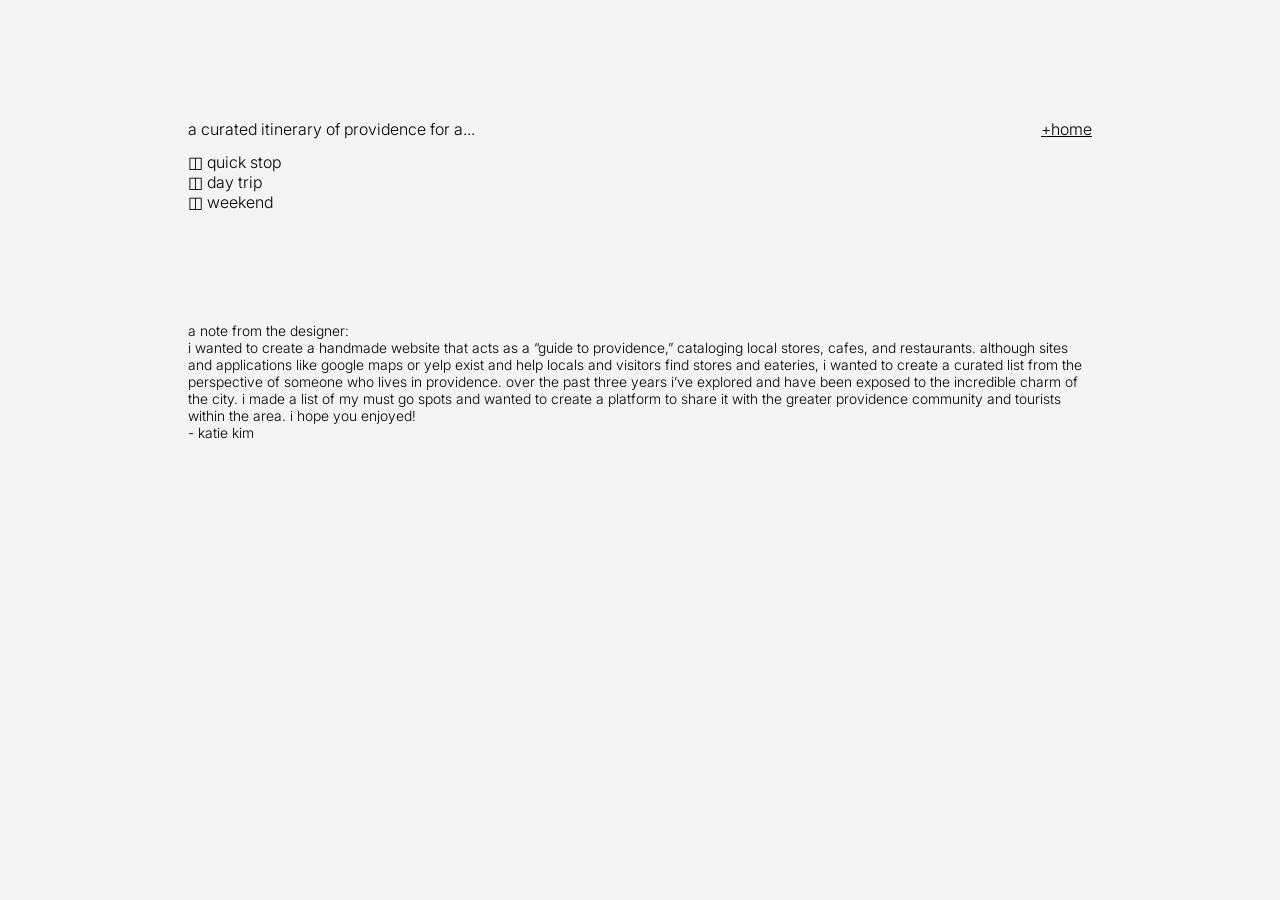
==== itinerary.html @ ba347a5e "update" ====
<!DOCTYPE html>
<html lang="en">
<head>
    <meta charset="UTF-8">
    <meta name="viewport" content="width=device-width, initial-scale=1.0">
    <title>itinerary | providence</title>
    <link rel="stylesheet" href="style.css">
</head>
<body>
    <div id="heading">
       
       <div>
        <h1>a curated itinerary of providence for a...</h1>
        <h2>◫ quick stop 
        <br>◫ day trip
        <br>◫ weekend</h2></div>

        <div><h1><a href="index.html">+home</a></h1></div>
    </div>

    <p>a note from the designer: 
<br>i wanted to create a handmade website that acts as a “guide to providence,” cataloging local stores, cafes, and restaurants. although sites and applications like google maps or yelp exist and help locals and visitors find stores and eateries, i wanted to create a curated list from the perspective of someone who lives in providence. over the past three years i’ve explored and have been exposed to the incredible charm of the city. i made a list of my must go spots and wanted to create a platform to share it with the greater providence community and tourists within the area. i hope you enjoyed! 
<br>- katie kim
</div>
</p>
</body>
</html>
---- style.css ----
@font-face {
    font-family:"inter";
    src: url("fonts/Inter_Light.ttf");
}
    
body{
    font-family:"inter";

    padding: 180px;
    padding-top: 100px;

    background-color: rgb(244, 244, 244);

}

h1,h2{
    font-size: 16px;
    font-weight: 300;
}

p {
    font-size: 14px;
    font-weight: 300;

}

span {
  font-size: 16px;
  font-weight: 300;

}

#heading {
            display: flex;
            flex-direction: row;
            height: 200px;
            justify-content: space-between;
}

#parent > div{
    display: grid;
    gap: 100px;
    grid-template-columns: 2fr 2fr 2fr .75fr;
    padding-bottom: 25px;
    padding-top: 25px;
    border-bottom: .8px solid grey;
    
}

.place > div {
    display: flex;
    flex-direction: column;
}

.place img {
    width: 100%;
}

a {
    color:black
}

a:hover {
  background-color: rgb(208, 237, 255);
}

img {
  border-radius: 10px;
}
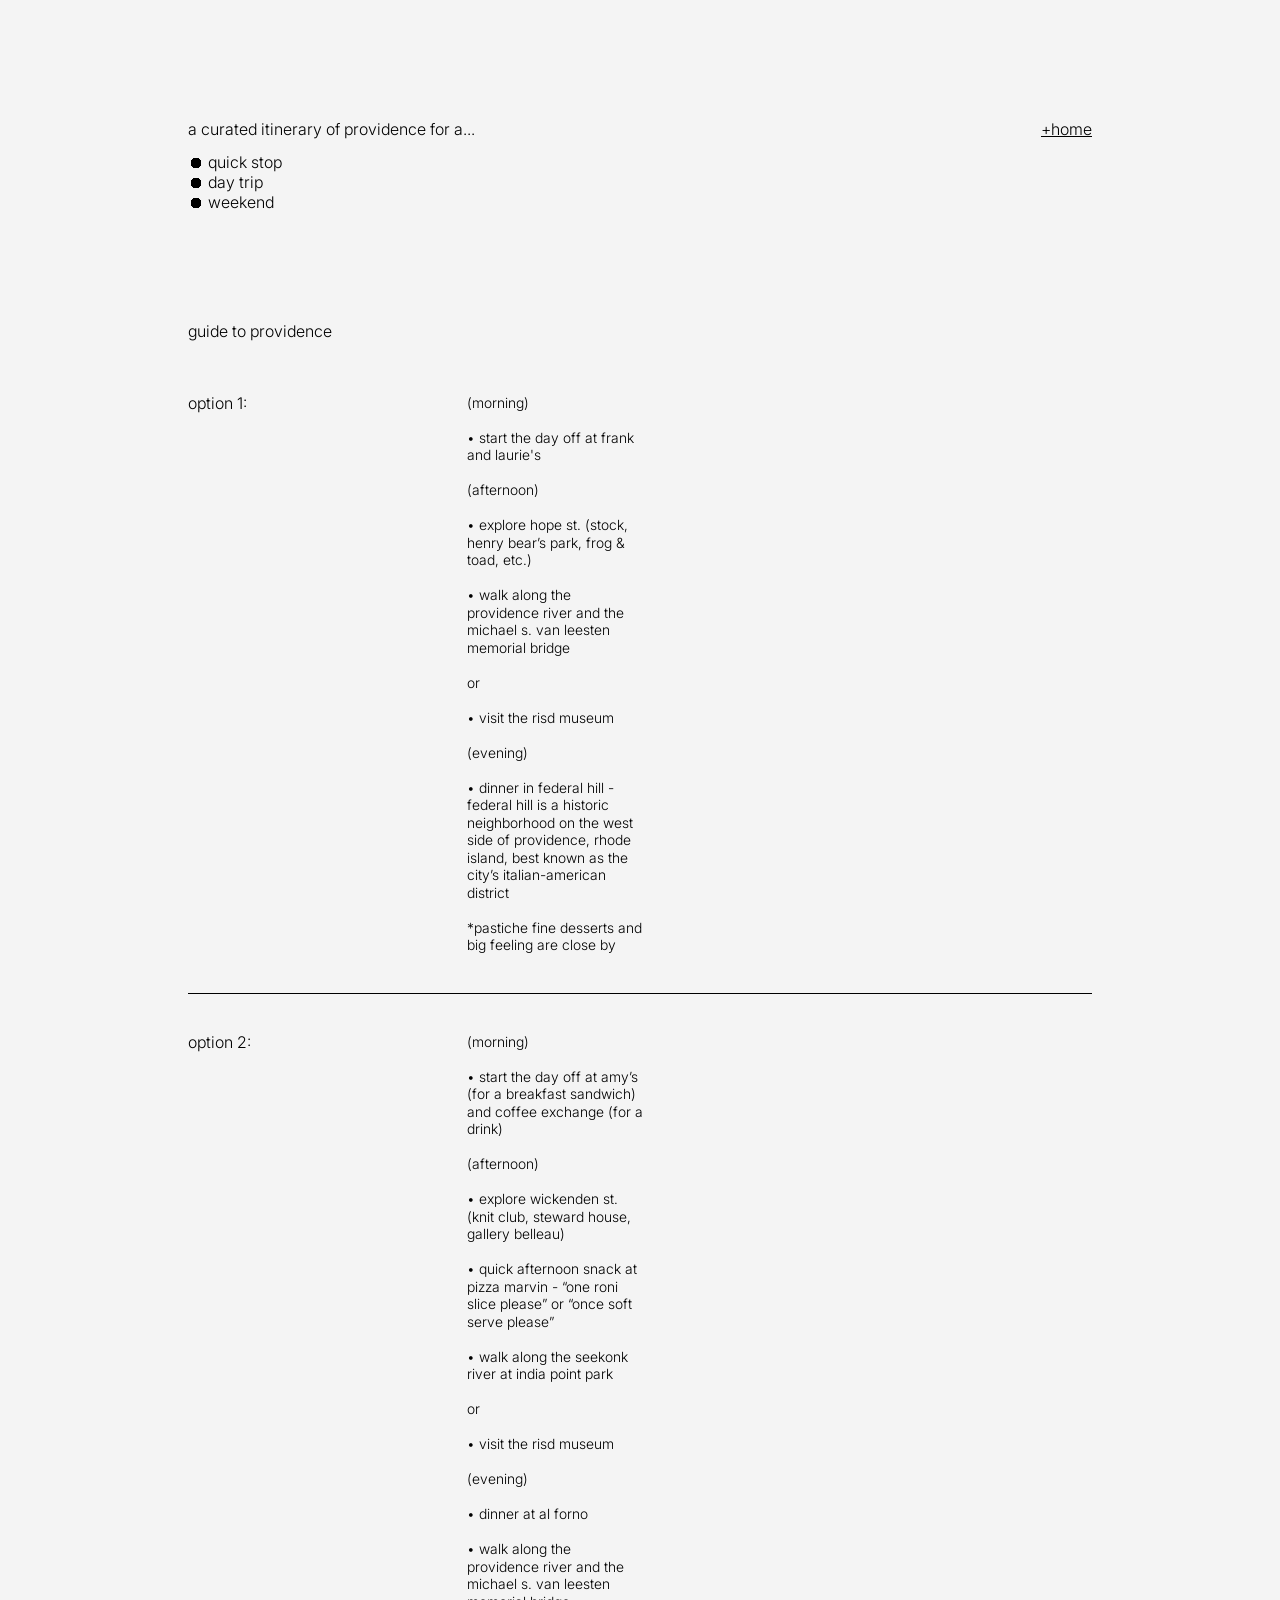
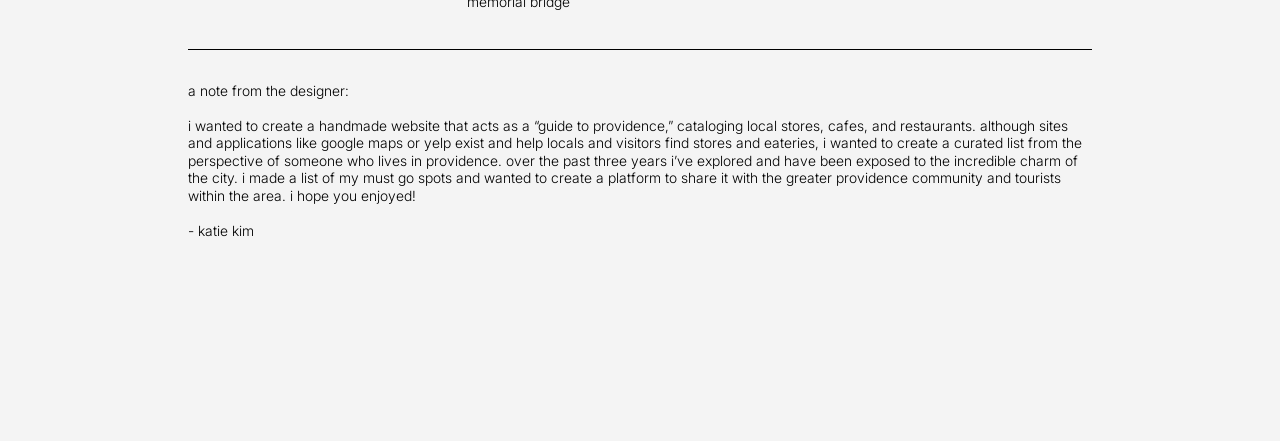
==== commit 57ec7ee1: "update" ====
--- a/itinerary.html
+++ b/itinerary.html
@@ -11,16 +11,71 @@
        
        <div>
         <h1>a curated itinerary of providence for a...</h1>
-        <h2>◫ quick stop 
-        <br>◫ day trip
-        <br>◫ weekend</h2></div>
+        <h2>⏺ quick stop 
+        <br>⏺ day trip
+        <br>⏺ weekend</h2></div>
 
         <div><h1><a href="index.html">+home</a></h1></div>
     </div>
+<div id="parent">
+<h2>guide to providence</h2>
+<div class="place">
+<h2>option 1:</h2>
+<p>(morning)
 
-    <p>a note from the designer: 
-<br>i wanted to create a handmade website that acts as a “guide to providence,” cataloging local stores, cafes, and restaurants. although sites and applications like google maps or yelp exist and help locals and visitors find stores and eateries, i wanted to create a curated list from the perspective of someone who lives in providence. over the past three years i’ve explored and have been exposed to the incredible charm of the city. i made a list of my must go spots and wanted to create a platform to share it with the greater providence community and tourists within the area. i hope you enjoyed! 
-<br>- katie kim
+• start the day off at frank and laurie's 
+
+(afternoon)
+
+• explore hope st. (stock, henry bear’s park, frog & toad, etc.)
+
+• walk along the providence river and the michael s. van leesten memorial bridge
+
+or
+
+• visit the risd museum 
+
+(evening)
+
+• dinner in federal hill - federal hill is a historic neighborhood on the west side of providence, rhode island, best known as the city’s italian-american district
+
+*pastiche fine desserts and big feeling are close by
+</p>
+</div>
+<div class="place">
+<h2>option 2:</h2>
+<p>(morning)
+
+• start the day off at amy’s (for a breakfast sandwich) and coffee exchange (for a drink)
+
+(afternoon)
+
+• explore wickenden st. (knit club, steward house, gallery belleau) 
+
+• quick afternoon snack at pizza marvin - “one roni slice please” or “once soft serve please”
+
+• walk along the seekonk river at india point park 
+
+or
+
+• visit the risd museum
+
+(evening)
+
+• dinner at al forno
+
+• walk along the providence river and the michael s. van leesten memorial bridge
+</div>
+</div>
+
+<div>
+    <p>
+a note from the designer: 
+
+i wanted to create a handmade website that acts as a “guide to providence,” cataloging local stores, cafes, and restaurants. although sites and applications like google maps or yelp exist and help locals and visitors find stores and eateries, i wanted to create a curated list from the perspective of someone who lives in providence. over the past three years i’ve explored and have been exposed to the incredible charm of the city. i made a list of my must go spots and wanted to create a platform to share it with the greater providence community and tourists within the area. i hope you enjoyed! 
+
+- katie kim </p>
+
 </div>
 </p>
 </body>
--- a/style.css
+++ b/style.css
@@ -21,6 +21,7 @@
 p {
     font-size: 14px;
     font-weight: 300;
+    line-height: 1.25;
 
 }
 
@@ -43,7 +44,7 @@
     grid-template-columns: 2fr 2fr 2fr .75fr;
     padding-bottom: 25px;
     padding-top: 25px;
-    border-bottom: .8px solid grey;
+    border-bottom: .8px solid rgb(0, 0, 0);
     
 }
 
@@ -51,6 +52,22 @@
     display: flex;
     flex-direction: column;
 }
+
+#guide > div{
+    display: grid;
+    gap: 100px;
+    padding-bottom: 25px;
+    padding-top: 25px;
+    border-bottom: .8px solid rgb(0, 0, 0);
+    
+}
+
+.thing > div {
+    display: flex;
+    flex-direction: column;
+}
+
+
 
 .place img {
     width: 100%;
@@ -61,9 +78,14 @@
 }
 
 a:hover {
-  background-color: rgb(208, 237, 255);
+  background-color: rgb(219, 241, 255);
 }
 
 img {
   border-radius: 10px;
-}+}
+
+p{
+    white-space: pre;
+    white-space: pre-wrap;
+}
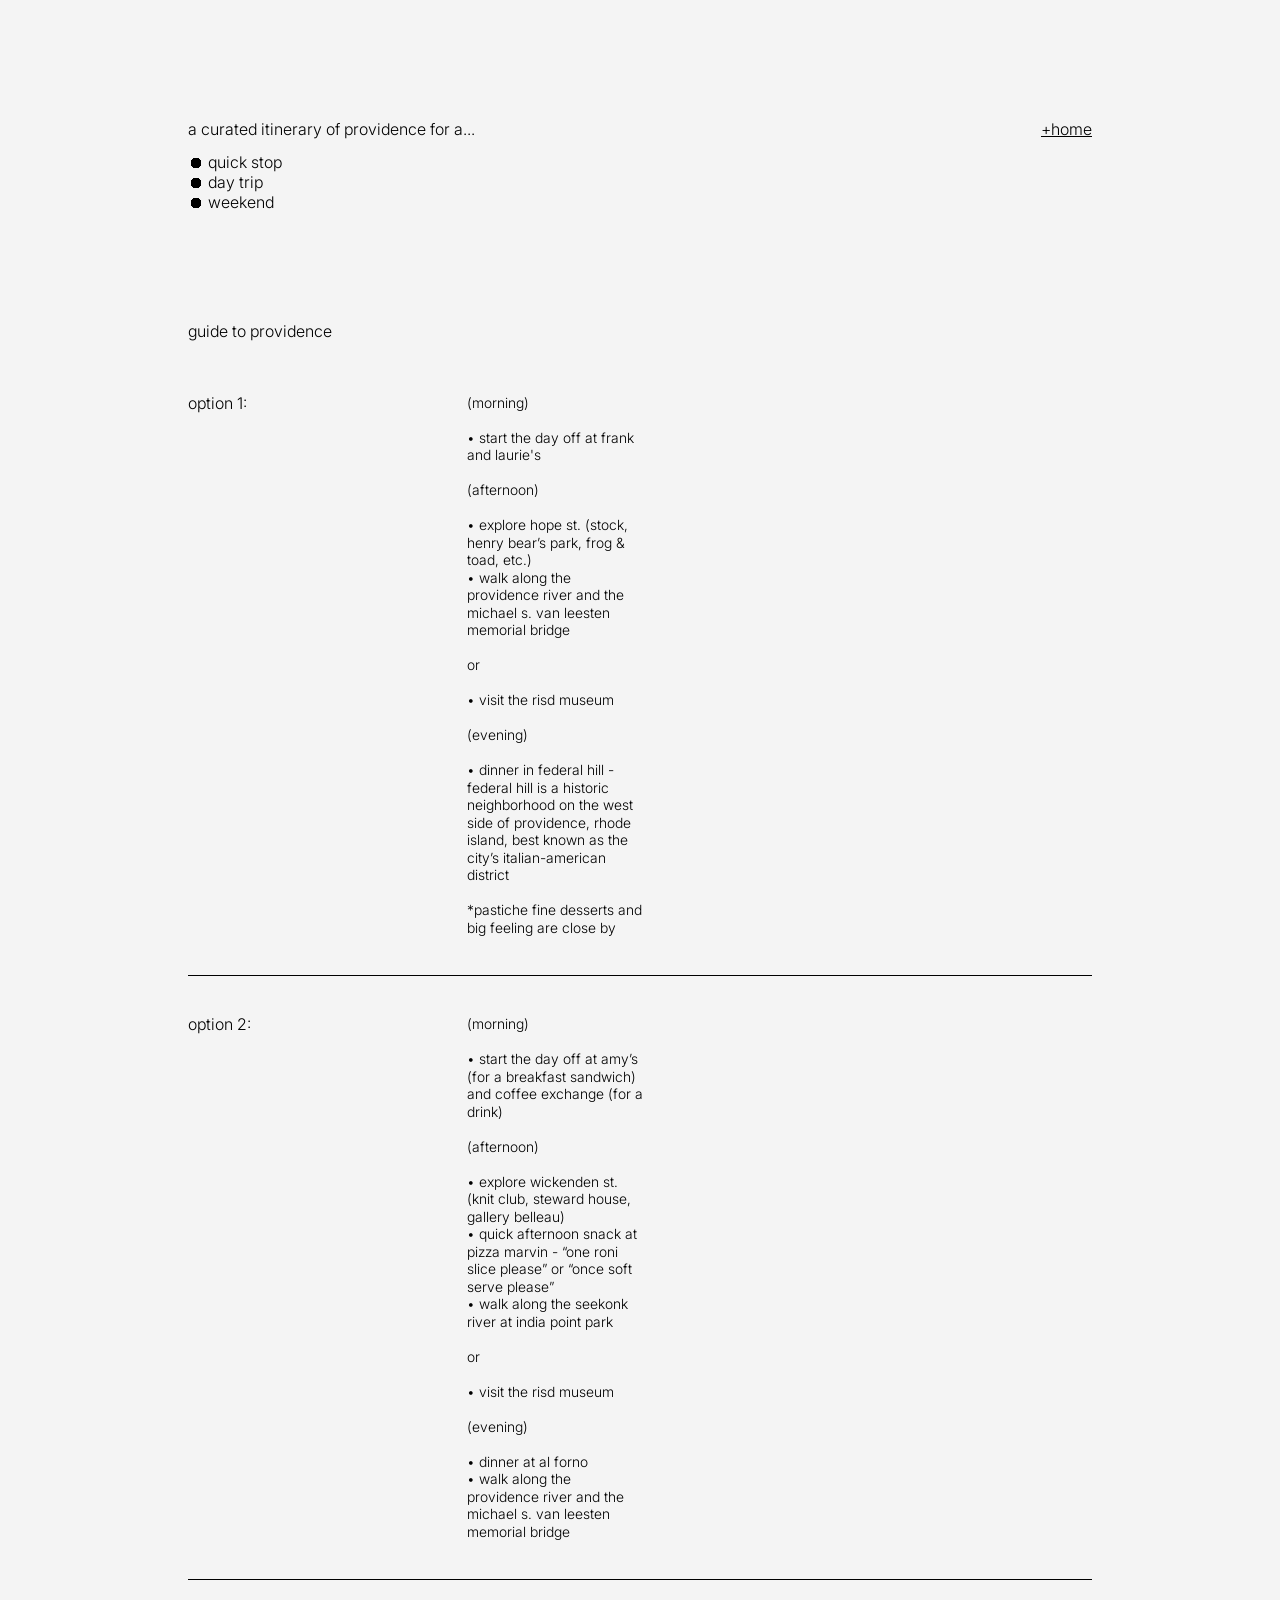
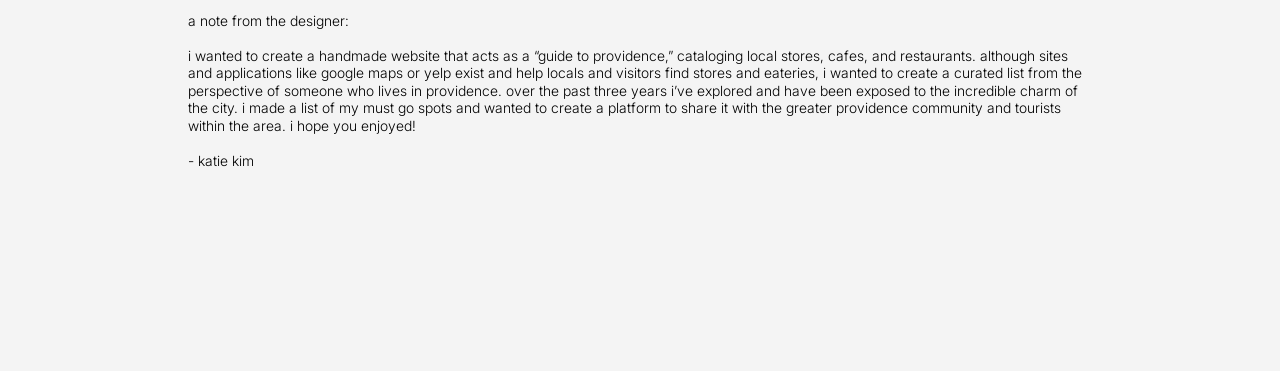
==== commit 32942d6e: "update" ====
--- a/itinerary.html
+++ b/itinerary.html
@@ -28,7 +28,6 @@
 (afternoon)
 
 • explore hope st. (stock, henry bear’s park, frog & toad, etc.)
-
 • walk along the providence river and the michael s. van leesten memorial bridge
 
 or
@@ -51,9 +50,7 @@
 (afternoon)
 
 • explore wickenden st. (knit club, steward house, gallery belleau) 
-
 • quick afternoon snack at pizza marvin - “one roni slice please” or “once soft serve please”
-
 • walk along the seekonk river at india point park 
 
 or
@@ -63,7 +60,6 @@
 (evening)
 
 • dinner at al forno
-
 • walk along the providence river and the michael s. van leesten memorial bridge
 </div>
 </div>
--- a/style.css
+++ b/style.css
@@ -53,21 +53,6 @@
     flex-direction: column;
 }
 
-#guide > div{
-    display: grid;
-    gap: 100px;
-    padding-bottom: 25px;
-    padding-top: 25px;
-    border-bottom: .8px solid rgb(0, 0, 0);
-    
-}
-
-.thing > div {
-    display: flex;
-    flex-direction: column;
-}
-
-
 
 .place img {
     width: 100%;
@@ -78,7 +63,7 @@
 }
 
 a:hover {
-  background-color: rgb(219, 241, 255);
+  background-color: rgb(255, 255, 255);
 }
 
 img {
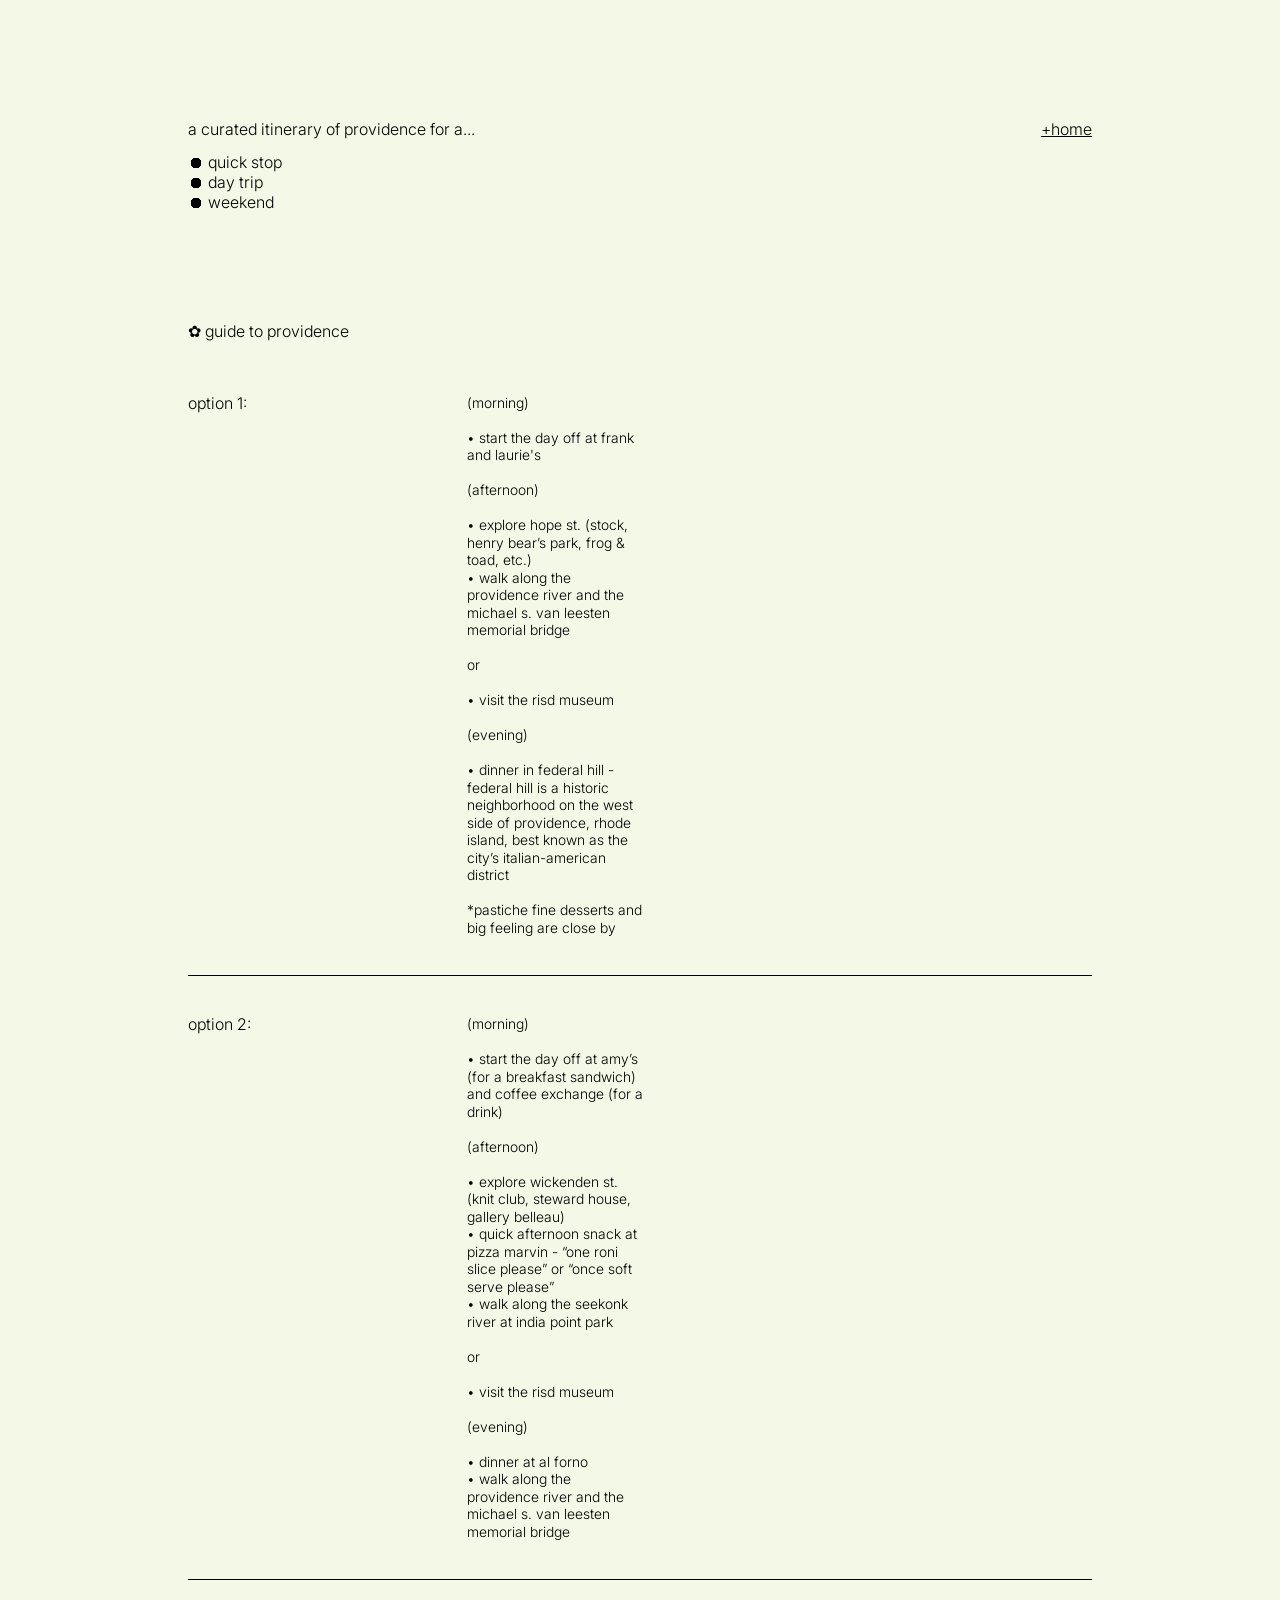
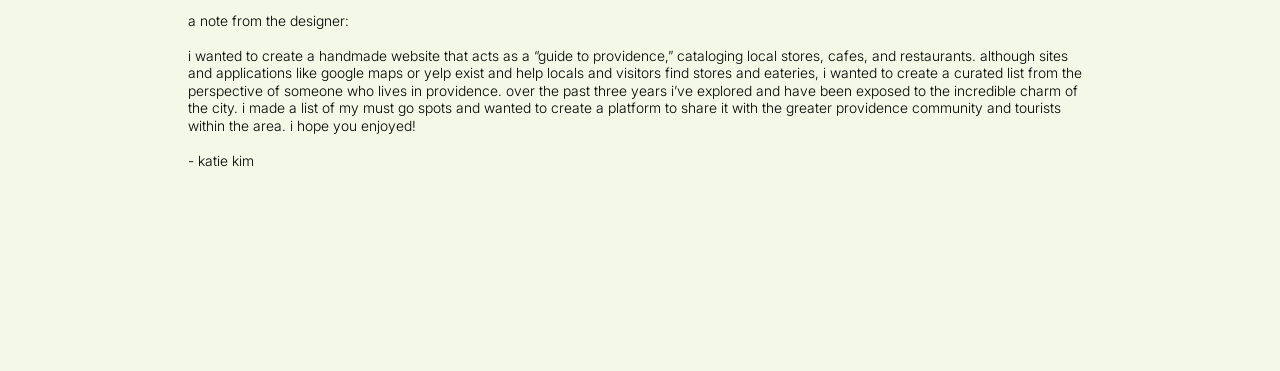
==== commit 7acc4d34: "update" ====
--- a/itinerary.html
+++ b/itinerary.html
@@ -18,7 +18,7 @@
         <div><h1><a href="index.html">+home</a></h1></div>
     </div>
 <div id="parent">
-<h2>guide to providence</h2>
+<h2>✿ guide to providence</h2>
 <div class="place">
 <h2>option 1:</h2>
 <p>(morning)
--- a/style.css
+++ b/style.css
@@ -9,7 +9,7 @@
     padding: 180px;
     padding-top: 100px;
 
-    background-color: rgb(244, 244, 244);
+    background-color: rgb(244, 248, 230);
 
 }
 
@@ -45,7 +45,7 @@
     padding-bottom: 25px;
     padding-top: 25px;
     border-bottom: .8px solid rgb(0, 0, 0);
-    
+    s
 }
 
 .place > div {
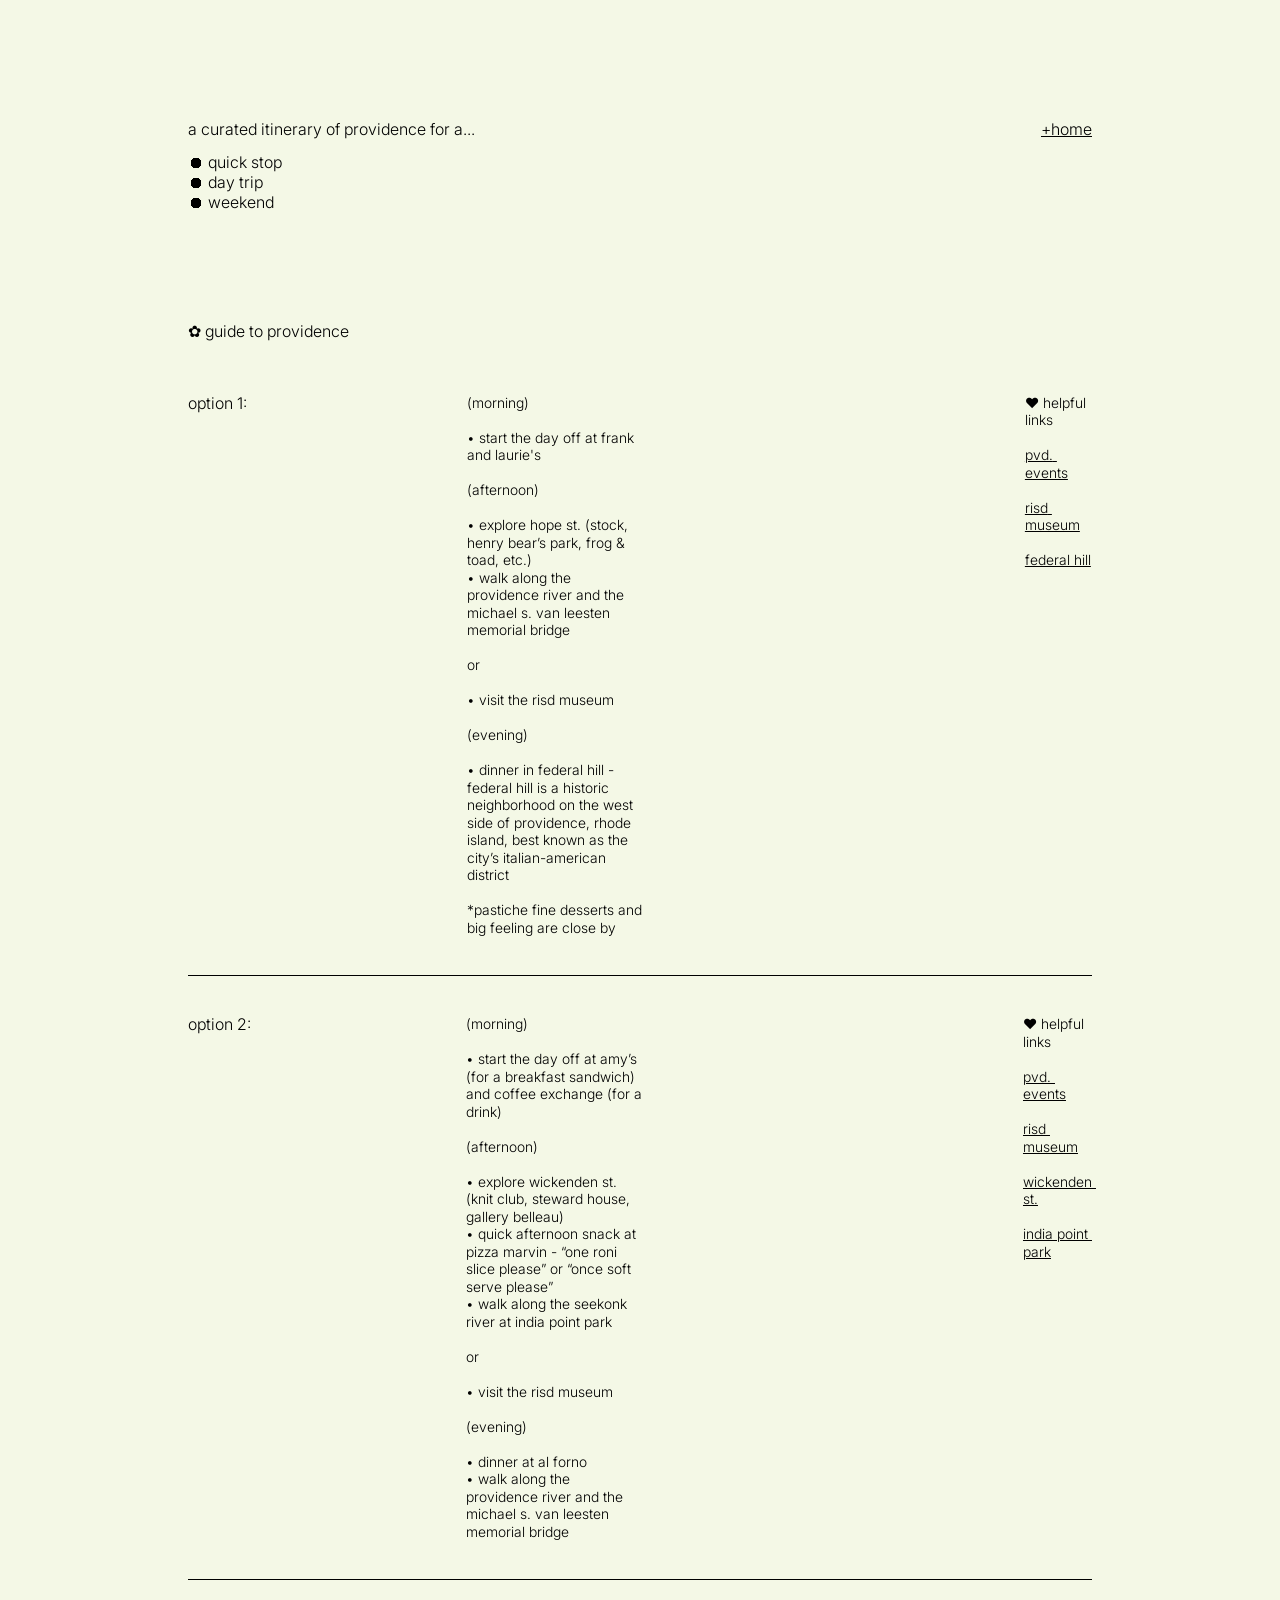
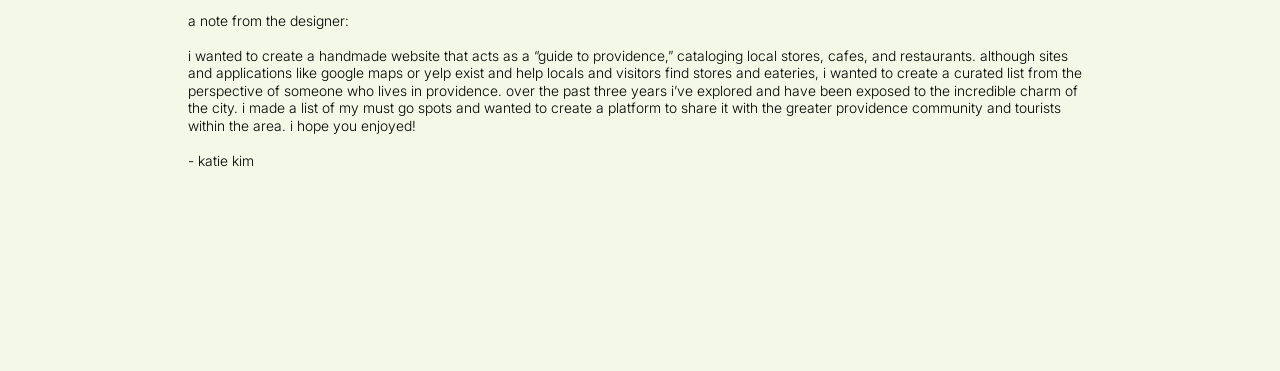
==== commit 2a617bf9: "update" ====
--- a/itinerary.html
+++ b/itinerary.html
@@ -40,7 +40,17 @@
 
 *pastiche fine desserts and big feeling are close by
 </p>
+<p> </p>
+<p>♥︎ helpful links
+
+<a target="_blank" s href="https://www.goprovidence.com/events/">pvd. events</a>
+
+<a target="_blank" s href="https://risdmuseum.org/">risd museum</a>
+
+<a target="_blank" s href="https://www.goprovidence.com/neighborhoods/federal-hill-providence/">federal hill</a>
+</p>
 </div>
+
 <div class="place">
 <h2>option 2:</h2>
 <p>(morning)
@@ -61,6 +71,17 @@
 
 • dinner at al forno
 • walk along the providence river and the michael s. van leesten memorial bridge
+<p> </p>
+<p>♥︎ helpful links
+
+<a target="_blank" s href="https://www.goprovidence.com/events/">pvd. events</a>
+
+<a target="_blank" s href="https://risdmuseum.org/">risd museum</a>
+
+<a target="_blank" s href="https://www.visitrhodeisland.com/things-to-do/trip-ideas-getaways/village-experiences-shops/wickenden-street-providence/">wickenden st.</a>
+
+<a target="_blank" s href="https://exploreri.org/gSiteReport2.php?siteID=102&src=siteList">india point park</a>
+</p>
 </div>
 </div>
 
--- a/style.css
+++ b/style.css
@@ -45,7 +45,6 @@
     padding-bottom: 25px;
     padding-top: 25px;
     border-bottom: .8px solid rgb(0, 0, 0);
-    s
 }
 
 .place > div {
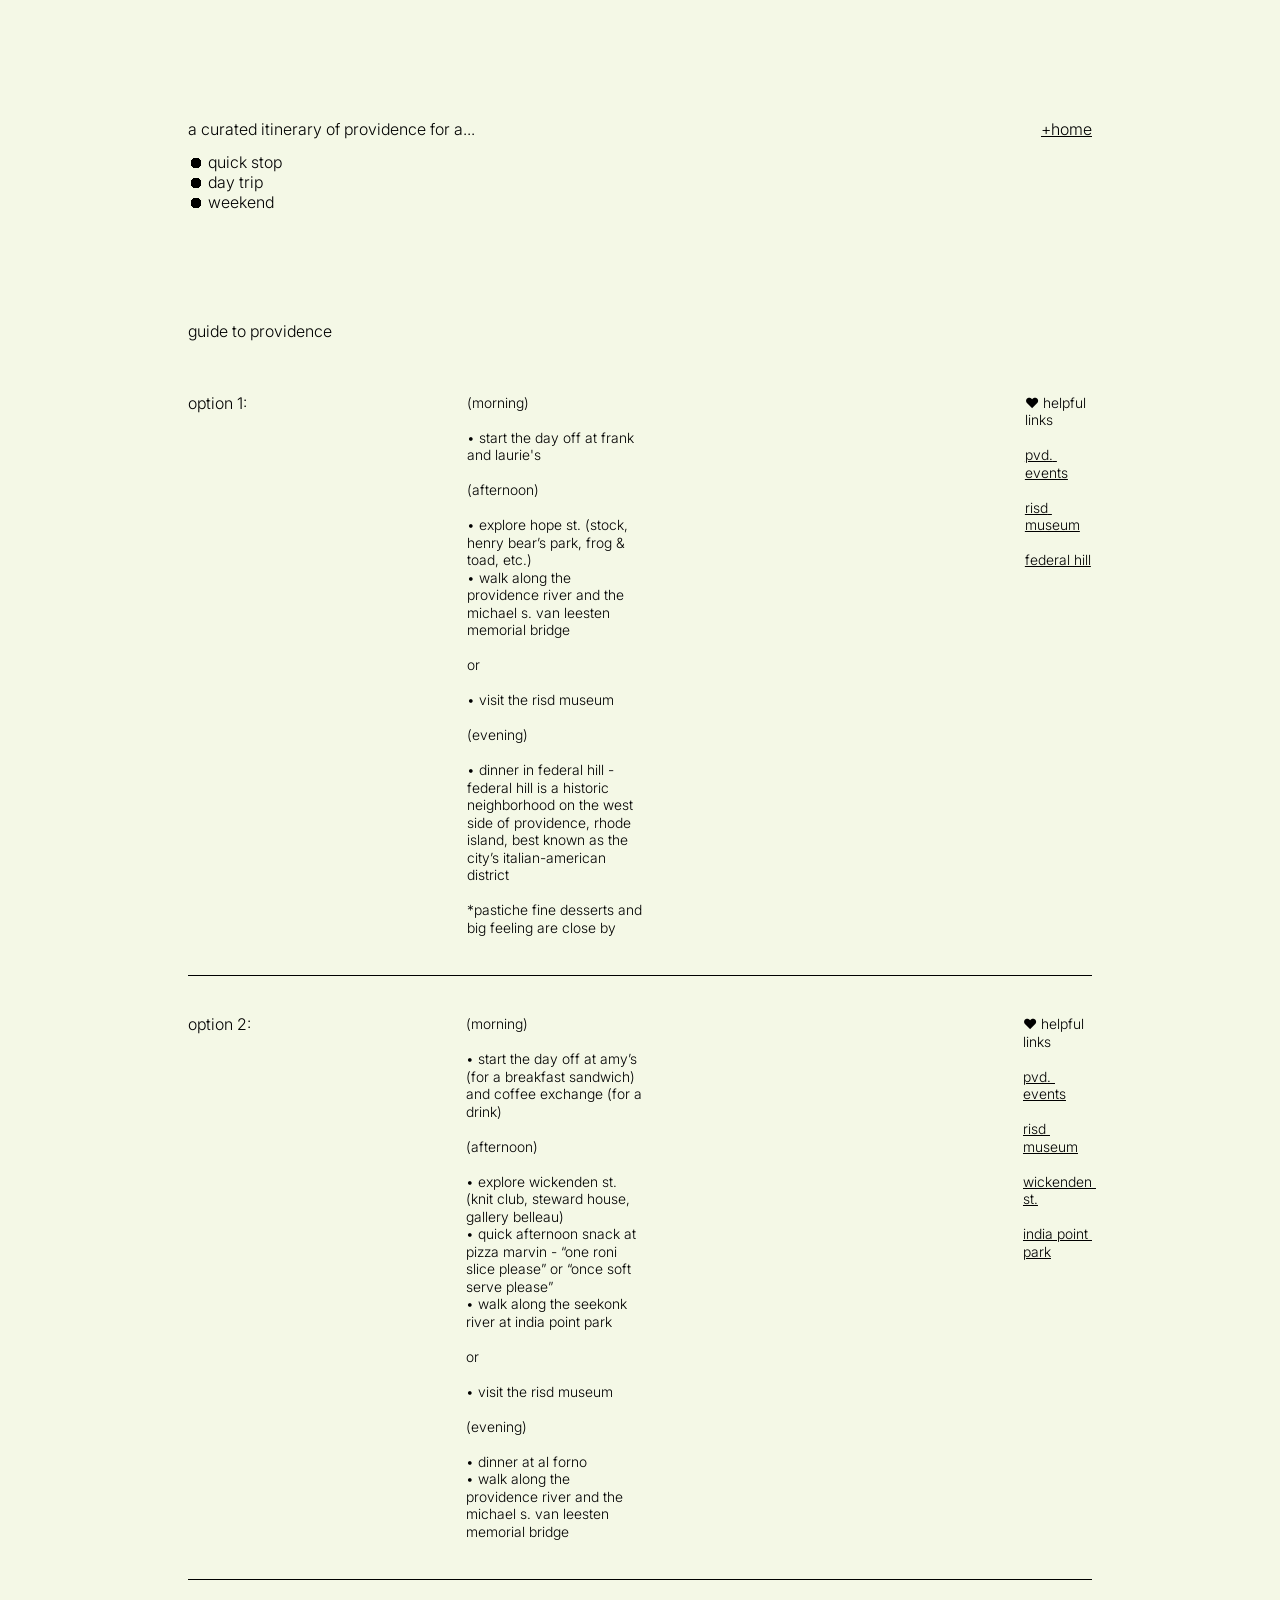
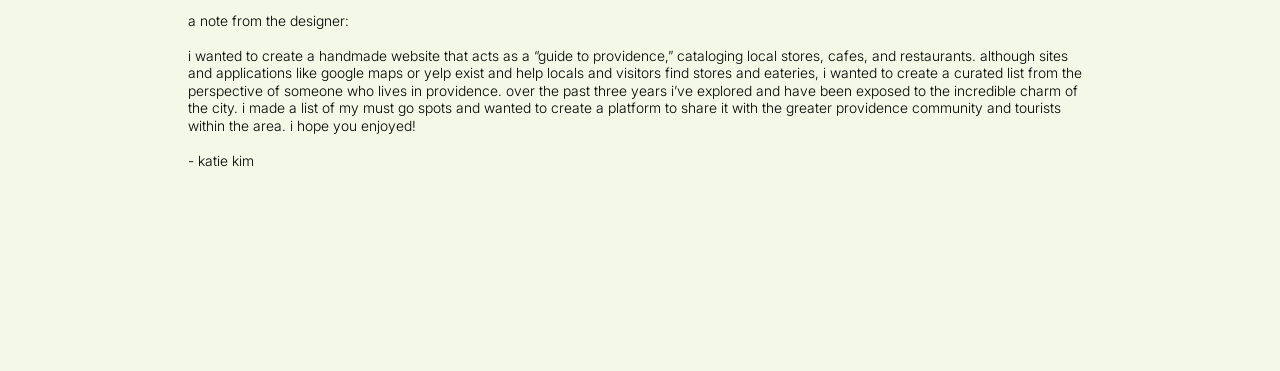
==== commit 9126df9d: "update" ====
--- a/itinerary.html
+++ b/itinerary.html
@@ -18,7 +18,7 @@
         <div><h1><a href="index.html">+home</a></h1></div>
     </div>
 <div id="parent">
-<h2>✿ guide to providence</h2>
+<h2>guide to providence</h2>
 <div class="place">
 <h2>option 1:</h2>
 <p>(morning)
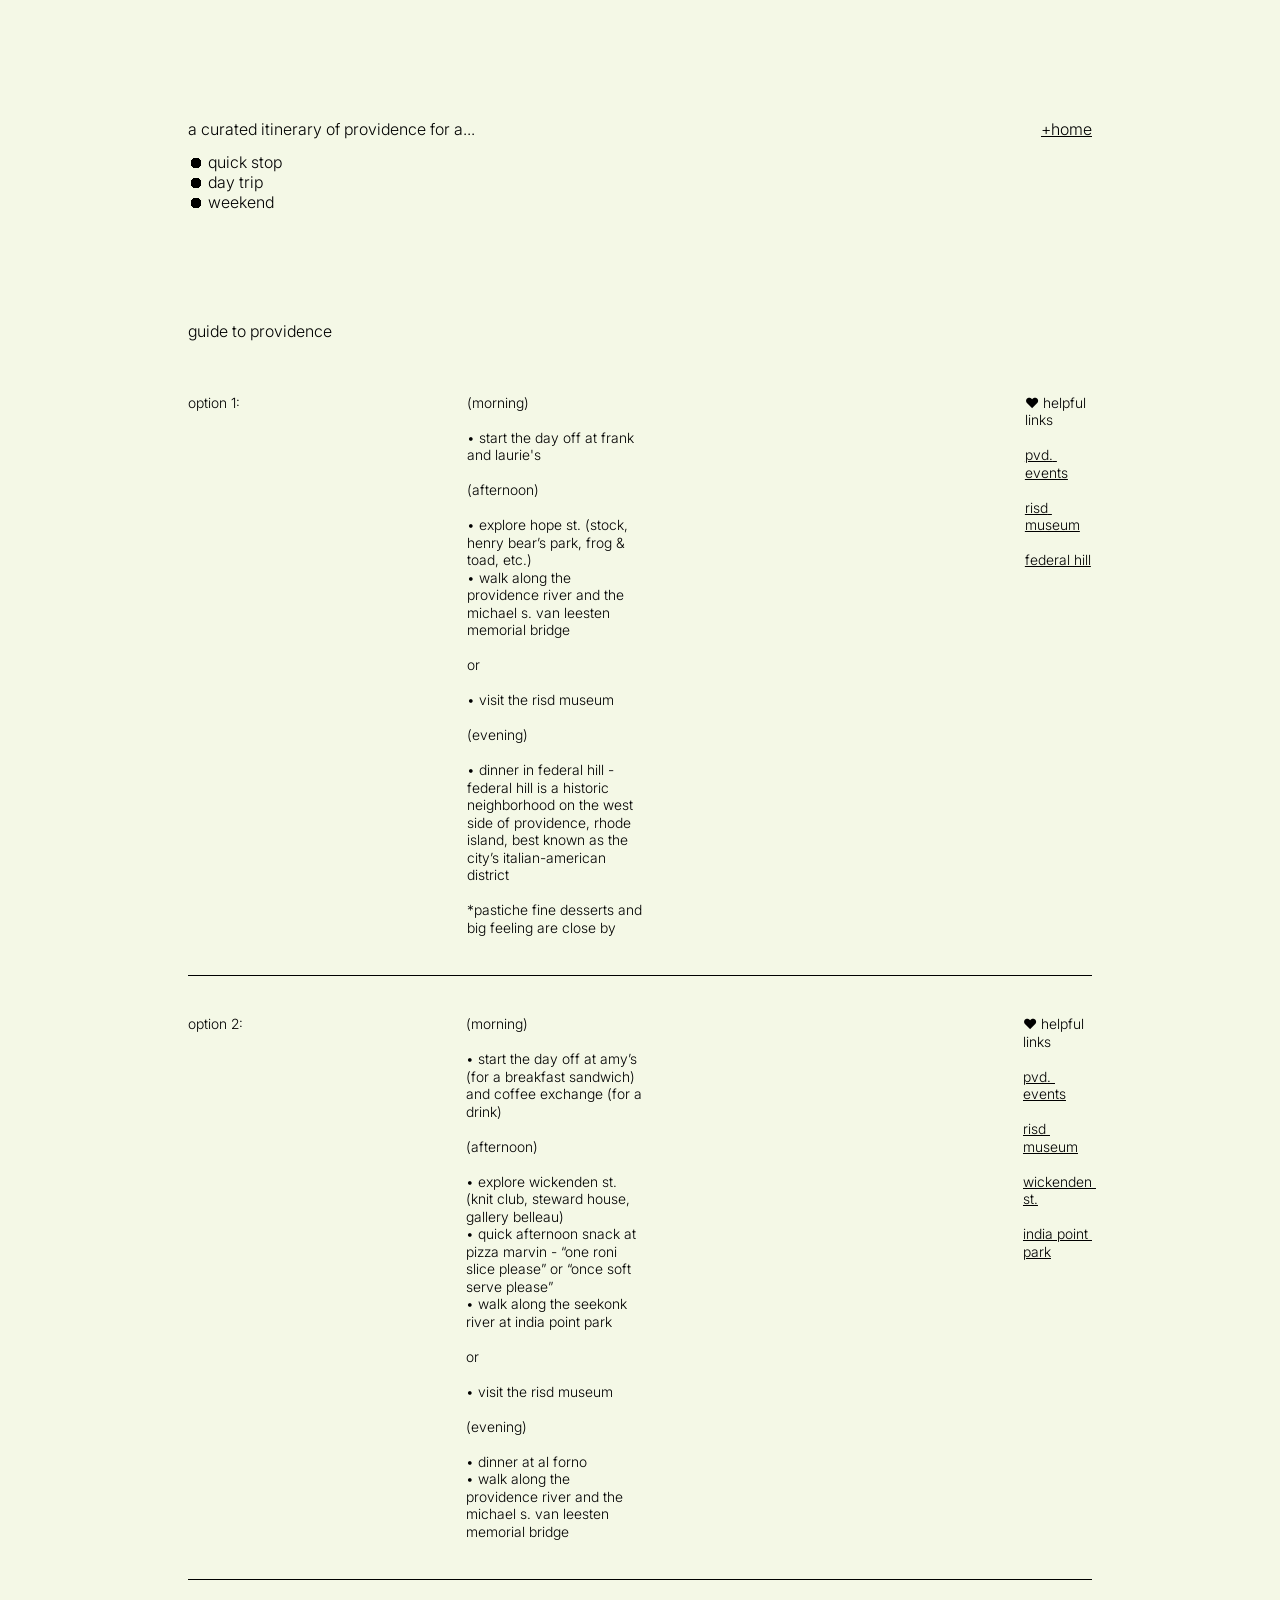
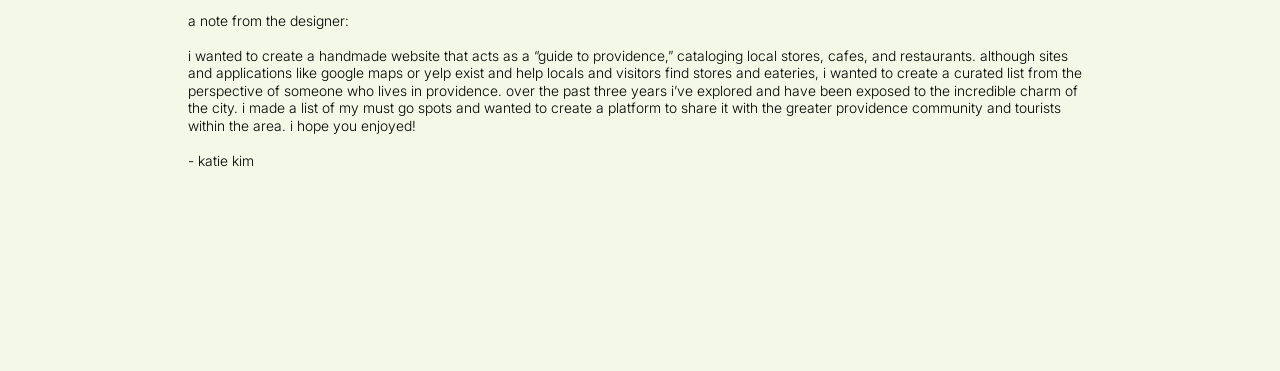
==== commit 50a0ada1: "update" ====
--- a/itinerary.html
+++ b/itinerary.html
@@ -20,7 +20,7 @@
 <div id="parent">
 <h2>guide to providence</h2>
 <div class="place">
-<h2>option 1:</h2>
+<p>option 1:</p>
 <p>(morning)
 
 • start the day off at frank and laurie's 
@@ -52,7 +52,7 @@
 </div>
 
 <div class="place">
-<h2>option 2:</h2>
+<p>option 2:</p>
 <p>(morning)
 
 • start the day off at amy’s (for a breakfast sandwich) and coffee exchange (for a drink)
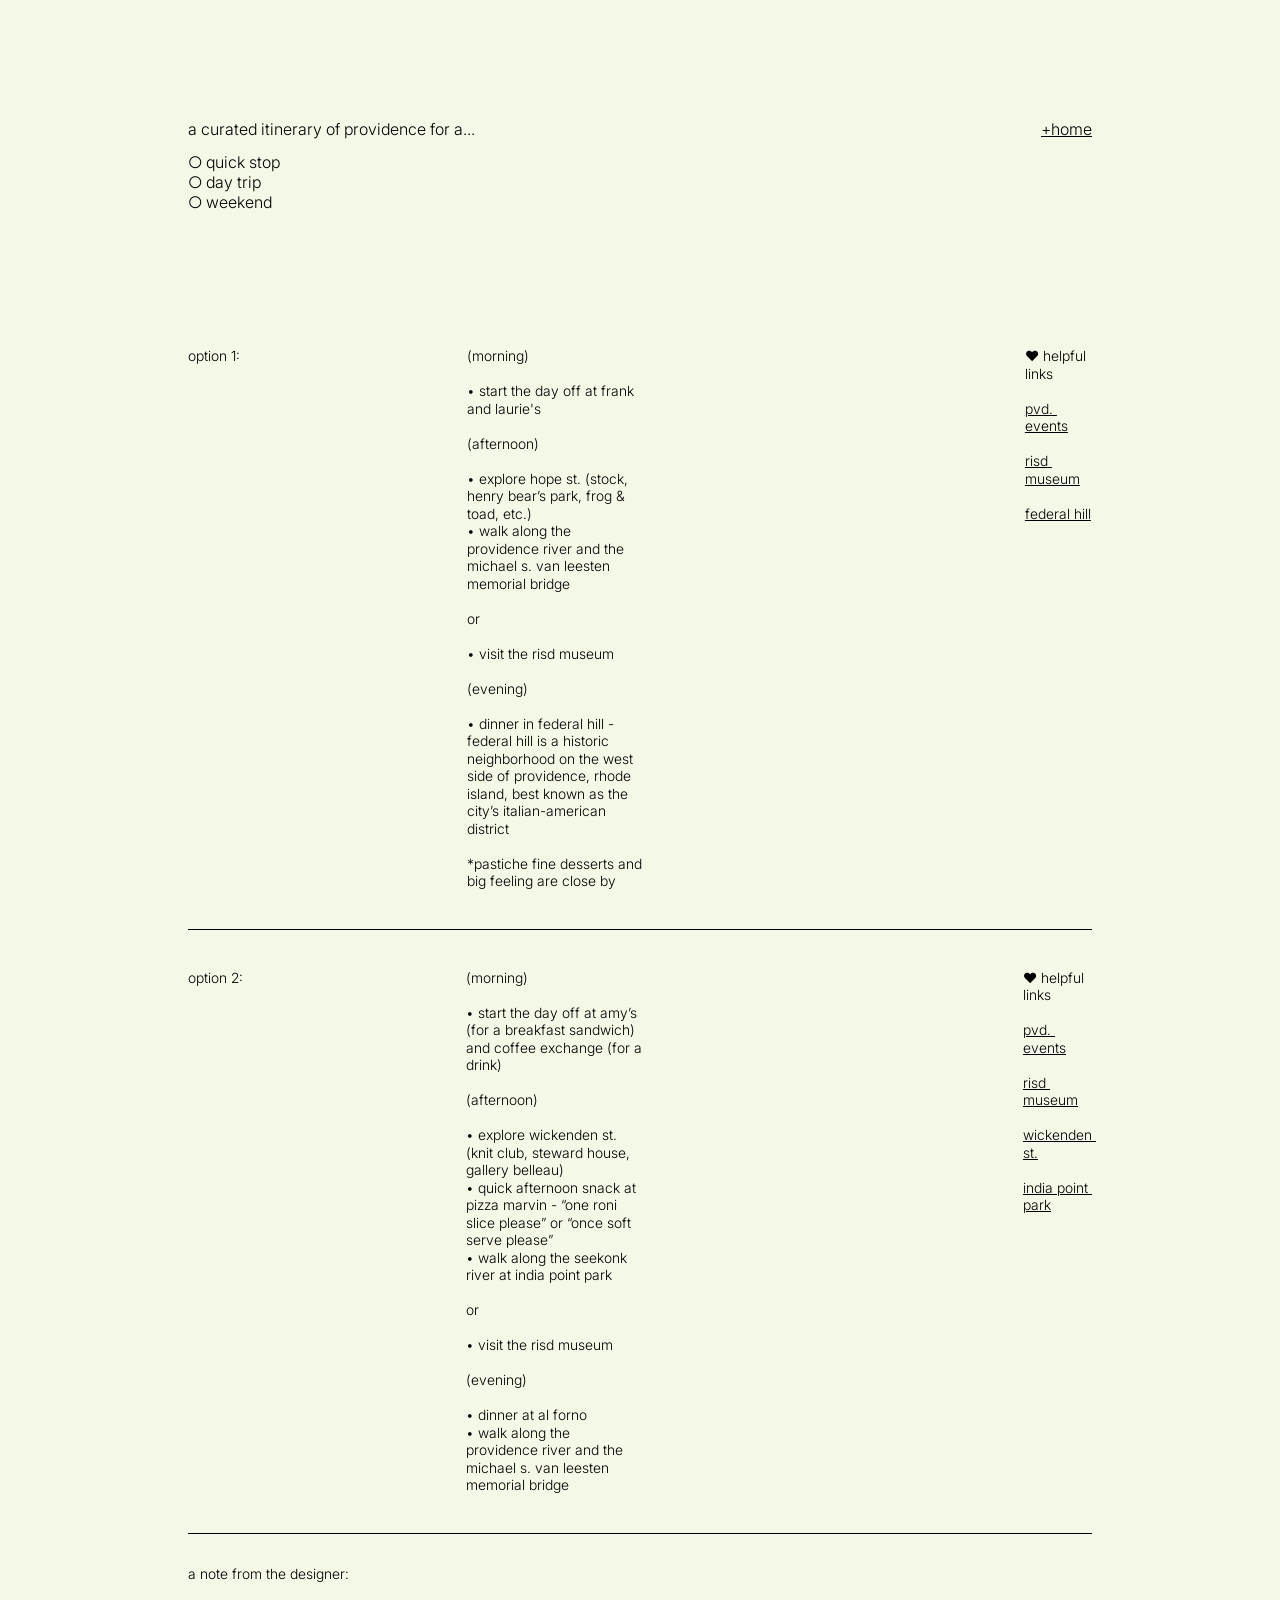
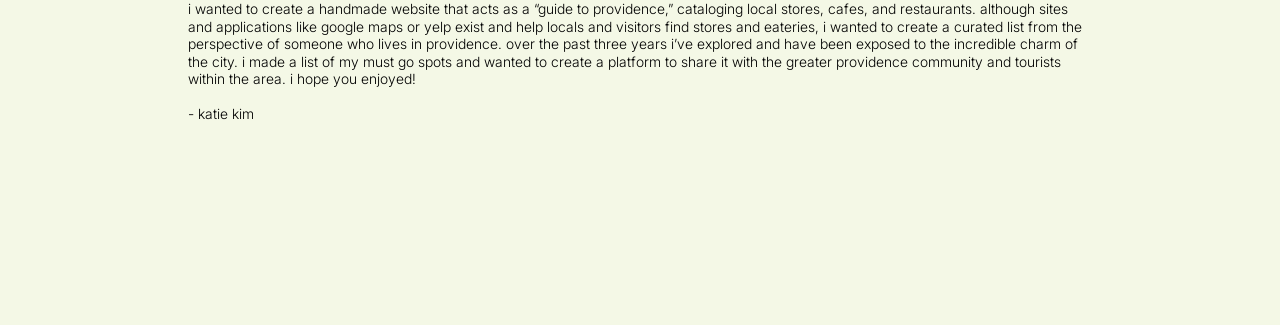
==== commit a701f64c: "update" ====
--- a/itinerary.html
+++ b/itinerary.html
@@ -11,14 +11,14 @@
        
        <div>
         <h1>a curated itinerary of providence for a...</h1>
-        <h2>⏺ quick stop 
-        <br>⏺ day trip
-        <br>⏺ weekend</h2></div>
+        <h2>○ quick stop 
+        <br>○ day trip
+        <br>○ weekend</h2></div>
 
         <div><h1><a href="index.html">+home</a></h1></div>
     </div>
 <div id="parent">
-<h2>guide to providence</h2>
+
 <div class="place">
 <p>option 1:</p>
 <p>(morning)
